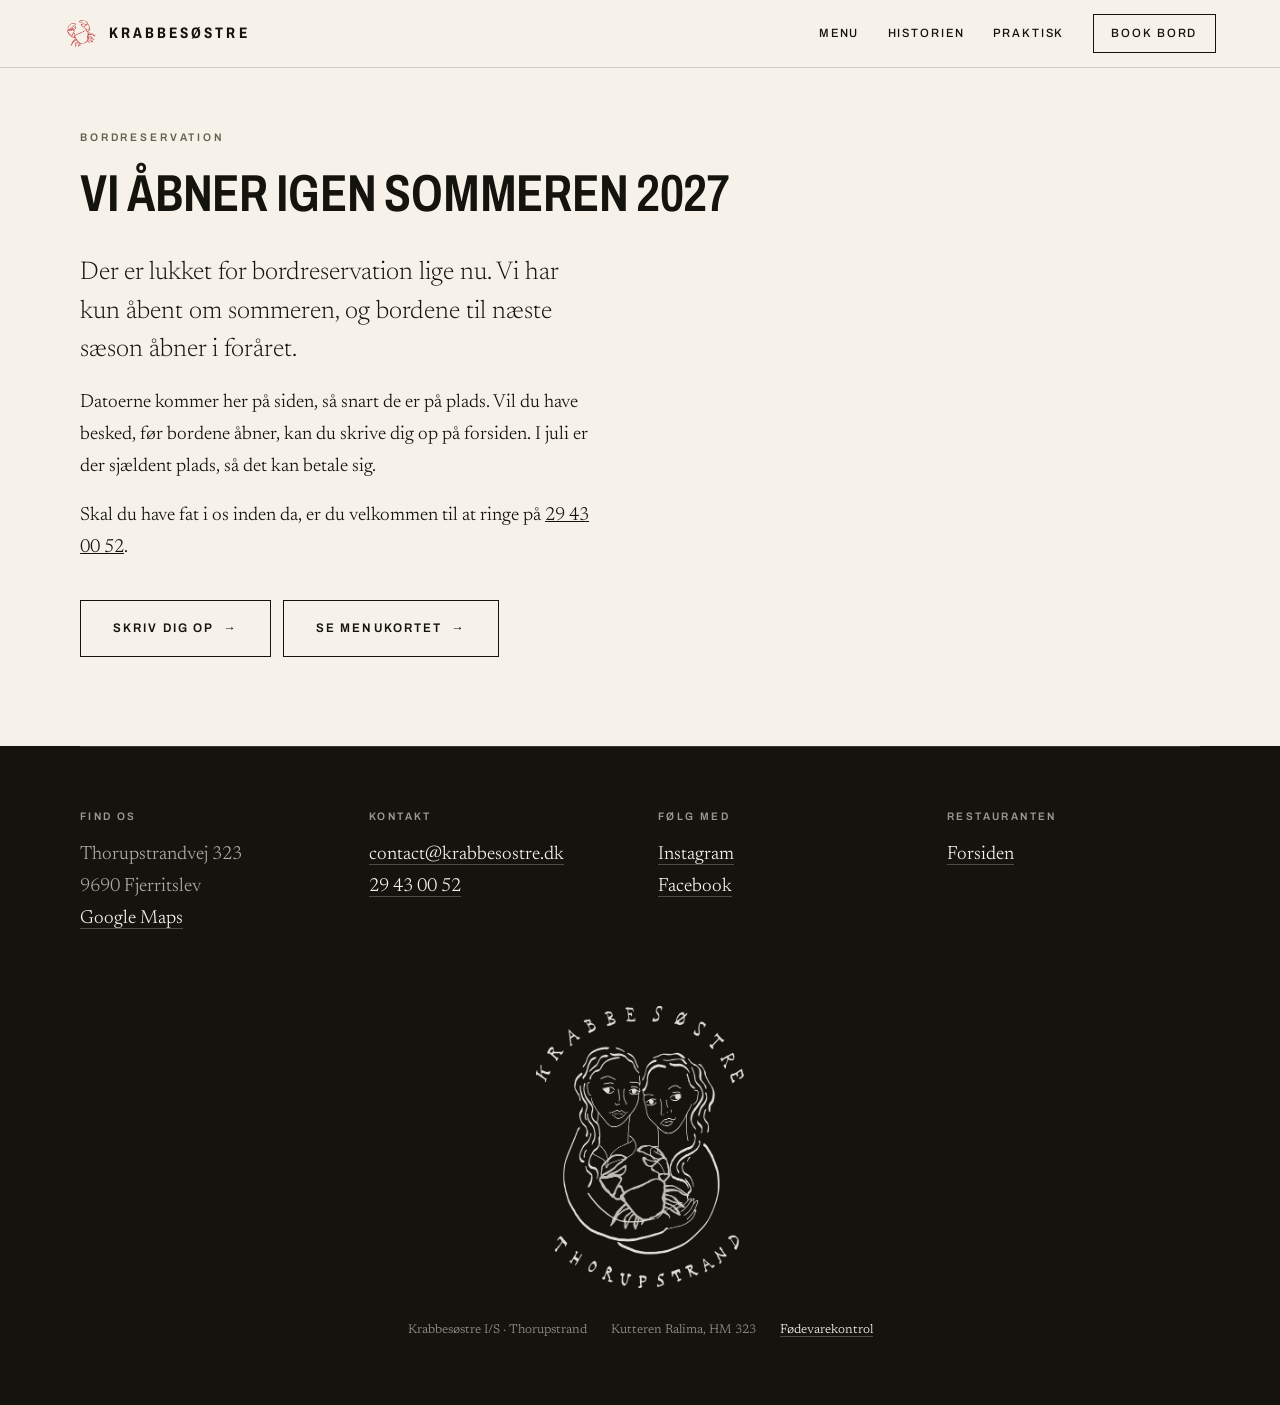
==== bordreservation/index.html @ 809d81e4 "Bordreservation bliver en side, der siger sommer 2027 Bookingsystemet skal skiftes ud, så der ligger" ====
<!DOCTYPE html>
<html lang="da">
<head>
<meta charset="utf-8">
<meta name="viewport" content="width=device-width, initial-scale=1, viewport-fit=cover">
<title>Bordreservation | Krabbesøstre, Thorupstrand</title>
<meta name="description" content="Der er lukket for bordreservation. Krabbesøstre i Thorupstrand åbner igen sommeren 2027, og bordene åbner i foråret.">
<link rel="canonical" href="https://krabbesostre.dk/bordreservation/">
<!-- Siden er en henvisning, ikke indhold i sig selv. Den holdes ude af
     søgeresultaterne, så den ikke konkurrerer med forsiden på jeres eget navn.
     Når bordene åbner igen, sættes linjen til "index, follow". -->
<meta name="robots" content="noindex, follow">

<meta property="og:type" content="website">
<meta property="og:locale" content="da_DK">
<meta property="og:site_name" content="Krabbesøstre">
<meta property="og:title" content="Bordreservation hos Krabbesøstre">
<meta property="og:description" content="Der er lukket for bordreservation. Vi åbner igen sommeren 2027.">
<meta property="og:url" content="https://krabbesostre.dk/bordreservation/">
<meta property="og:image" content="https://krabbesostre.dk/billeder/og.jpg">
<meta property="og:image:type" content="image/jpeg">
<meta property="og:image:width" content="1200">
<meta property="og:image:height" content="630">
<meta property="og:image:alt" content="Dækket bord med krabbekløer, rejer og hvidvinsglas.">
<meta name="theme-color" content="#F6F2E9">

<link rel="preload" as="font" type="font/woff2" href="../fonts/archivo-var.woff2" crossorigin>
<link rel="preload" as="font" type="font/woff2" href="../fonts/newsreader-var.woff2" crossorigin>

<link rel="icon" type="image/png" sizes="64x64" href="../billeder/favicon.png">
<link rel="apple-touch-icon" href="../billeder/apple-touch-icon.png">

<link rel="stylesheet" href="../stil.css">
</head>
<body>
<a class="skip" href="#indhold">Spring til indhold</a>

<header class="header is-stuck">
  <a class="header__brand" href="../index.html" aria-label="Krabbesøstre, til forsiden">
    <span class="header__crab" aria-hidden="true">
      <img class="krabbe-lys" src="../billeder/krabbe-lys.webp" alt="" width="120" height="120">
      <img class="krabbe-rod" src="../billeder/krabbe.webp" alt="" width="120" height="120">
    </span>
    <span class="header__mark">Krabbesøstre</span>
  </a>
  <nav class="nav" aria-label="Hovedmenu">
    <a class="nav__menu" href="../index.html#menu">Menu</a>
    <a href="../index.html#historien">Historien</a>
    <a href="../index.html#praktisk">Praktisk</a>
    <a class="nav__book" href="." aria-current="page">Book bord</a>
  </nav>
</header>

<main id="indhold" class="enkel">
  <div class="wrap">
    <p class="eyebrow">Bordreservation</p>
    <h1>Vi åbner igen sommeren 2027</h1>

    <div class="besked">
      <p class="lede">Der er lukket for bordreservation lige nu. Vi har kun åbent om sommeren, og bordene til næste sæson åbner i foråret.</p>
      <p>Datoerne kommer her på siden, så snart de er på plads. Vil du have besked, før bordene åbner, kan du skrive dig op på forsiden. I juli er der sjældent plads, så det kan betale sig.</p>
      <p>Skal du have fat i os inden da, er du velkommen til at ringe på <a href="tel:+4529430052">29 43 00 52</a>.</p>
    </div>

    <div class="ark__links">
      <a class="btn btn--ghost" href="../index.html#book">Skriv dig op <span class="arw" aria-hidden="true">&rarr;</span></a>
      <a class="btn btn--ghost" href="../index.html">Se menukortet <span class="arw" aria-hidden="true">&rarr;</span></a>
    </div>
  </div>
</main>

<!-- ============ FOOTER ============ -->
<footer class="footer">
  <div class="wrap">
    <div class="footer__top">
      <div>
        <h3>Find os</h3>
        <p>Thorupstrandvej 323<br>9690 Fjerritslev<br>
          <a href="https://www.google.com/maps/search/?api=1&amp;query=Thorupstrandvej+323%2C+9690+Fjerritslev" target="_blank" rel="noopener">Google Maps</a></p>
      </div>
      <div>
        <h3>Kontakt</h3>
        <p><a href="mailto:contact@krabbesostre.dk">contact@krabbesostre.dk</a><br>
           <a href="tel:+4529430052">29 43 00 52</a></p>
      </div>
      <div>
        <h3>Følg med</h3>
        <p><a href="https://www.instagram.com/krabbesostre/" target="_blank" rel="noopener">Instagram</a><br>
           <a href="https://www.facebook.com/profile.php?id=61577017515069" target="_blank" rel="noopener">Facebook</a></p>
      </div>
      <div>
        <h3>Restauranten</h3>
        <p><a href="../index.html">Forsiden</a></p>
      </div>
    </div>

    <img class="footer__logo" src="../billeder/logo-lys.webp" alt="" width="460" height="623" loading="lazy" aria-hidden="true">

    <div class="footer__legal">
      <span>Krabbesøstre I/S &middot; Thorupstrand</span>
      <span>Kutteren Ralima, HM 323</span>
      <span><a href="../kontrolrapport.html">Fødevarekontrol</a></span>
    </div>
  </div>
</footer>
</body>
</html>
---- stil.css ----
/* ============================================================
   SKRIFTER, hostet lokalt (ingen tredjeparts CDN, ingen cookies)
   Archivo & Newsreader, SIL Open Font License. Se /licenser/
   ============================================================ */
@font-face{
  font-family:"Archivo";
  src:url("fonts/archivo-var.woff2") format("woff2-variations");
  font-weight:100 900;
  font-stretch:62% 125%;
  font-style:normal;
  font-display:swap;
}
@font-face{
  font-family:"Newsreader";
  src:url("fonts/newsreader-var.woff2") format("woff2-variations");
  font-weight:200 800;
  font-style:normal;
  font-display:swap;
}
@font-face{
  font-family:"Newsreader";
  src:url("fonts/newsreader-var-italic.woff2") format("woff2-variations");
  font-weight:200 800;
  font-style:italic;
  font-display:swap;
}

/* ============================================================
   KRABBESØSTRE, designsystem
   ============================================================ */
:root{
  --ink:#14130E;          /* varm næsten-sort */
  --ink-soft:#3B382E;
  --paper:#F6F2E9;        /* varm off-white */
  --paper-2:#EDE6D6;      /* sand */
  --muted:#68604F;
  --line:rgba(20,19,14,.16);
  --line-soft:rgba(20,19,14,.09);
  --sea:#1B3A6B;          /* fra logoet */
  --crab:#C1272D;         /* fra logoet, bruges yderst sparsomt */

  --display:"Archivo","Helvetica Neue",Arial,sans-serif;
  --text:"Newsreader",Georgia,"Times New Roman",serif;

  --pad:clamp(1.25rem,5vw,5.5rem);
  --max:78rem;
  --rule:1px;
}

*,*::before,*::after{box-sizing:border-box}
html{-webkit-text-size-adjust:100%;scroll-behavior:smooth}
@media (prefers-reduced-motion:reduce){html{scroll-behavior:auto}}

body{
  margin:0;
  background:var(--paper);
  color:var(--ink);
  font-family:var(--text);
  font-size:clamp(1.0625rem,.42vw + .96rem,1.1875rem);
  line-height:1.68;
  font-weight:350;
  font-optical-sizing:auto;
  -webkit-font-smoothing:antialiased;
  text-rendering:optimizeLegibility;
  overflow-x:hidden;
}

img{display:block;max-width:100%;height:auto}
a{color:inherit}

::selection{background:var(--ink);color:var(--paper)}

:focus-visible{
  outline:2px solid var(--sea);
  outline-offset:3px;
  border-radius:2px;
}

.skip{
  position:absolute;left:-9999px;top:0;z-index:200;
  background:var(--ink);color:var(--paper);padding:.75rem 1.25rem;
  font-family:var(--display);font-size:.8rem;letter-spacing:.14em;text-transform:uppercase;
}
.skip:focus{left:0}

/* ---------- typografi ---------- */
.eyebrow{
  font-family:var(--display);
  font-variation-settings:"wdth" 92,"wght" 600;
  font-size:.6875rem;
  letter-spacing:.26em;
  text-transform:uppercase;
  color:var(--muted);
  margin:0 0 1.5rem;
}
.eyebrow--light{color:rgba(246,242,233,.88)}

h1,h2,h3{
  font-family:var(--display);
  font-variation-settings:"wdth" 74,"wght" 620;
  text-transform:uppercase;
  letter-spacing:-.005em;
  line-height:.92;
  margin:0;
  text-wrap:balance;
}
h2{font-size:clamp(2.25rem,6.2vw,4.75rem)}
h3{font-size:clamp(1.25rem,2.2vw,1.75rem);line-height:1.05}

.lede{
  font-size:clamp(1.1875rem,1.35vw + .9rem,1.6rem);
  line-height:1.5;
  font-weight:300;
  text-wrap:pretty;
}
p{margin:0 0 1.15em;text-wrap:pretty}
p:last-child{margin-bottom:0}

/* ---------- knapper ---------- */
.btn{
  display:inline-flex;align-items:center;gap:.7em;
  font-family:var(--display);
  font-variation-settings:"wdth" 92,"wght" 600;
  font-size:.78rem;letter-spacing:.17em;text-transform:uppercase;
  padding:1.05rem 2rem;
  border:var(--rule) solid var(--ink);
  background:var(--ink);color:var(--paper);
  text-decoration:none;cursor:pointer;
  transition:background .35s ease,color .35s ease,transform .35s ease;
}
.btn:hover{background:transparent;color:var(--ink)}
.btn--ghost{background:transparent;color:var(--ink)}
.btn--ghost:hover{background:var(--ink);color:var(--paper)}
.btn--light{background:var(--paper);color:var(--ink);border-color:var(--paper)}
.btn--light:hover{background:transparent;color:var(--paper)}
.btn--outline-light{background:transparent;color:var(--paper);border-color:rgba(246,242,233,.45)}
.btn--outline-light:hover{background:var(--paper);color:var(--ink);border-color:var(--paper)}
.btn .arw{transition:transform .35s ease}
.btn:hover .arw{transform:translateX(.3em)}

/* ---------- layout ---------- */
.wrap{max-width:var(--max);margin-inline:auto;padding-inline:var(--pad)}
/* så den faste menulinje ikke dækker toppen af sektionen, man springer til */
#menu,#historien,#praktisk,#book,#indhold{scroll-margin-top:clamp(3.5rem,7vw,5rem)}
.section{padding-block:clamp(4.5rem,10vw,9.5rem)}
.rule{height:var(--rule);background:var(--line);border:0;margin:0}

/* ============================================================
   HEADER
   ============================================================ */
.header{
  position:fixed;inset:0 0 auto;z-index:100;
  display:flex;align-items:center;justify-content:space-between;gap:1rem;
  padding:1.15rem var(--pad);
  color:var(--paper);
  transition:background .4s ease,color .4s ease,padding .4s ease,box-shadow .4s ease;
}
.header.is-stuck{
  background:rgba(246,242,233,.86);color:var(--ink);
  -webkit-backdrop-filter:blur(14px) saturate(1.15);
  backdrop-filter:blur(14px) saturate(1.15);
  padding-block:.85rem;
  box-shadow:0 1px 0 var(--line);
}
.header__brand{display:flex;align-items:center;gap:.62rem;text-decoration:none}
.header__crab{width:2.2rem;height:2.2rem;flex:0 0 auto;position:relative}
.header__crab img{position:absolute;inset:0;width:100%;height:100%;object-fit:contain;transition:opacity .4s ease}
.header__crab .krabbe-lys{opacity:1}
.header__crab .krabbe-rod{opacity:0}
.header.is-stuck .header__crab .krabbe-lys{opacity:0}
.header.is-stuck .header__crab .krabbe-rod{opacity:1}
@media (max-width:420px){.header__crab{width:1.85rem;height:1.85rem}}

.header__mark{
  font-family:var(--display);
  font-variation-settings:"wdth" 78,"wght" 700;
  font-size:.95rem;letter-spacing:.2em;text-transform:uppercase;
  text-decoration:none;white-space:nowrap;
}
.nav{display:flex;align-items:center;gap:clamp(1rem,2.2vw,2.1rem)}
.nav a{
  font-family:var(--display);
  font-variation-settings:"wdth" 92,"wght" 500;
  font-size:.75rem;letter-spacing:.16em;text-transform:uppercase;
  text-decoration:none;position:relative;padding-block:.3rem;
}
.nav a::after{
  content:"";position:absolute;left:0;right:0;bottom:0;height:1px;
  background:currentColor;transform:scaleX(0);transform-origin:left;
  transition:transform .35s ease;
}
.nav a:hover::after{transform:scaleX(1)}
.nav .nav__book{
  border:1px solid currentColor;padding:.55rem 1.1rem;
}
.nav .nav__book::after{display:none}
.nav .nav__book:hover{background:currentColor}
.header:not(.is-stuck) .nav__book:hover{color:var(--ink)}
.header.is-stuck .nav__book:hover{color:var(--paper)}
@media (max-width:760px){.nav a:not(.nav__book):not(.nav__menu):not(.nav__nytaar){display:none}}
/* Paa smaa skaerme viger ordet i menulinjen for logoet lige nedenunder,
   saa der bliver plads til nytaarskassen. Krabben bliver staaende. */
@media (max-width:620px){
  .header__mark{display:none}
  .nav{gap:.9rem}
  .nav a{font-size:.7rem;letter-spacing:.11em}
  .nav .nav__book{padding:.5rem .8rem}
}

/* ============================================================
   MANIFEST
   ============================================================ */
/* Aabningen. Logoet er sidens overskrift og det foerste man moeder,
   saa der skal luft nok over det til den faste menulinje. */
.manifest{text-align:center;padding-top:clamp(7.5rem,14vw,11rem)}
.manifest__logo{
  margin:0 auto clamp(2rem,4vw,3.25rem);
  font-size:0;                       /* h1 skal ikke saette linjehoejde */
}
.manifest__logo img{
  width:clamp(11rem,23vw,18rem);height:auto;
  margin-inline:auto;
}
.manifest__fakta{
  display:flex;flex-wrap:wrap;justify-content:center;
  gap:.55rem 1.75rem;
  max-width:46rem;margin:clamp(2.5rem,5vw,3.5rem) auto 0;
  padding-top:1.35rem;
  border-top:var(--rule) solid var(--line);
  font-family:var(--display);
  font-variation-settings:"wdth" 92,"wght" 450;
  font-size:.7rem;letter-spacing:.15em;text-transform:uppercase;
  color:var(--muted);
}
.manifest__quote{
  font-family:var(--text);
  font-size:clamp(1.75rem,4.6vw,3.5rem);
  line-height:1.16;
  font-weight:300;
  letter-spacing:-.015em;
  max-width:22ch;
  margin:0 auto clamp(2rem,4vw,3rem);
  text-transform:none;
  text-wrap:balance;
}
.manifest__body{
  max-width:50ch;margin-inline:auto;color:var(--ink-soft);
  font-size:1.075em;line-height:1.62;text-align:left;
}
@media (max-width:520px){.manifest__body{max-width:38ch}}

/* ============================================================
   FULDBREDDE-BÅND
   ============================================================ */
.band{position:relative;isolation:isolate}
.band img{width:100%;height:clamp(19rem,52vh,34rem);object-fit:cover;object-position:50% 38%}
.band--strand img{object-position:50% 26%}
.band--tall img{height:clamp(23rem,72vh,44rem)}
.band__caption{
  position:absolute;inset:auto 0 0;
  padding:var(--pad);
  color:var(--paper);
  background:linear-gradient(to top,rgba(12,11,8,.7),transparent);
  font-family:var(--display);
  font-variation-settings:"wdth" 84,"wght" 500;
  font-size:clamp(.8rem,1.4vw,1rem);
  letter-spacing:.2em;text-transform:uppercase;
  text-align:center;
}

/* ============================================================
   HISTORIEN
   ============================================================ */
.story{display:grid;gap:clamp(2.5rem,5vw,4.5rem);grid-template-columns:1fr}
@media (min-width:900px){
  .story{grid-template-columns:minmax(0,.85fr) minmax(0,1.15fr);align-items:start}
  .story__media{position:sticky;top:6rem}
}
.story__media figcaption{
  margin-top:.9rem;
  font-family:var(--display);
  font-variation-settings:"wdth" 92,"wght" 450;
  font-size:.7rem;letter-spacing:.16em;text-transform:uppercase;color:var(--muted);
}
.story__body p{max-width:52ch}
.story__body h2{margin-bottom:clamp(1.5rem,3vw,2.25rem)}

.pull{
  margin:clamp(2rem,4vw,3rem) 0;
  padding-left:clamp(1rem,2vw,1.75rem);
  border-left:2px solid var(--crab);
  font-size:clamp(1.25rem,2.1vw,1.7rem);
  line-height:1.32;font-weight:300;font-style:italic;
  max-width:26ch;
}
.pull cite{
  display:block;margin-top:.85rem;
  font-family:var(--display);font-style:normal;
  font-variation-settings:"wdth" 92,"wght" 500;
  font-size:.7rem;letter-spacing:.18em;text-transform:uppercase;color:var(--muted);
}

/* RALIMA */
.ralima{
  border-top:var(--rule) solid var(--line);
  border-bottom:var(--rule) solid var(--line);
  padding-block:clamp(2.25rem,5vw,3.5rem);
  margin-top:clamp(2.5rem,5vw,4rem);
  display:grid;gap:1.5rem;
  grid-template-columns:repeat(3,1fr);
}
.ralima__cell{text-align:center}
.ralima__syll{
  display:block;
  font-family:var(--display);
  font-variation-settings:"wdth" 70,"wght" 700;
  font-size:clamp(2.25rem,7vw,4.25rem);
  line-height:.9;letter-spacing:-.01em;
}
.ralima__name{
  display:block;margin-top:.7rem;
  font-family:var(--display);
  font-variation-settings:"wdth" 92,"wght" 450;
  font-size:.68rem;letter-spacing:.2em;text-transform:uppercase;color:var(--muted);
}
.ralima__foot{
  grid-column:1/-1;text-align:center;margin-top:1rem;
  font-size:.95rem;color:var(--ink-soft);
}

/* ============================================================
   MENU
   ============================================================ */
.menu{background:var(--paper-2)}
.menu__head{text-align:center;margin-bottom:clamp(1rem,2vw,1.75rem)}

/* Overskriften over Ofte spurgt under Praktisk. Stod tidligere ogsaa
   over menuens lister, som nu er blevet til plakaten herunder. */
.list__title{
  font-family:var(--display);
  font-variation-settings:"wdth" 92,"wght" 600;
  font-size:.72rem;letter-spacing:.24em;text-transform:uppercase;color:var(--muted);
  margin:0 0 1.5rem;padding-bottom:.85rem;border-bottom:var(--rule) solid var(--line);
}

/* ============================================================
   MENUEN SOM PLAKAT
   Ingen fotos af retterne. Navnene er sat stort, så de får lov at
   fylde selv. Alt er centreret om én smal spalte, og hele menuen
   ligger i .plakat, så bredden kun ét sted skal rettes.
   ============================================================ */
.plakat{max-width:38rem;margin:0 auto;text-align:center}
.plakat__streg{
  width:2.5rem;height:1px;background:var(--crab);border:0;
  margin:clamp(1.5rem,3vw,2.25rem) auto;
}
.plakat__ret{padding-block:clamp(1.75rem,4vw,2.75rem)}
.plakat__ret + .plakat__ret{border-top:var(--rule) solid var(--line)}
.plakat__navn{
  font-family:var(--text);font-weight:400;text-transform:none;
  font-size:clamp(1.45rem,3.8vw,1.8rem);line-height:1.2;
  letter-spacing:-.015em;margin:0;text-wrap:balance;
}
.plakat__om{
  margin:.6rem auto 0;max-width:34ch;
  font-size:clamp(.92rem,2.2vw,1rem);line-height:1.55;color:var(--ink-soft);
}
.plakat__afsnit{margin-top:clamp(2.75rem,6vw,4rem)}
.plakat__titel{
  font-family:var(--display);font-variation-settings:"wdth" 92,"wght" 600;
  font-size:.66rem;letter-spacing:.26em;text-transform:uppercase;
  color:var(--muted);margin:0 0 1.35rem;
}
.plakat__linje{
  margin:0;padding-block:.5rem;
  font-size:clamp(1.02rem,3.2vw,1.2rem);line-height:1.4;
}
.plakat__linje + .plakat__linje{border-top:var(--rule) solid var(--line-soft)}
.plakat__sub{
  display:block;max-width:32ch;margin:.2rem auto 0;
  font-size:.84rem;color:var(--muted);line-height:1.5;
}
.plakat__fod{
  margin-top:clamp(2.5rem,5vw,3.5rem);padding-top:1.35rem;
  border-top:var(--rule) solid var(--line);
  font-family:var(--display);font-variation-settings:"wdth" 92,"wght" 450;
  font-size:.66rem;letter-spacing:.16em;text-transform:uppercase;color:var(--muted);
}

/* ============================================================
   PRAKTISK
   ============================================================ */
.facts{
  display:grid;gap:0;
  grid-template-columns:repeat(auto-fit,minmax(15rem,1fr));
  border-top:var(--rule) solid var(--line);
}
.fact{
  padding:clamp(1.75rem,3.5vw,2.5rem) clamp(0rem,2.5vw,2rem) clamp(1.75rem,3.5vw,2.5rem) 0;
  border-bottom:var(--rule) solid var(--line);
}
@media (min-width:640px){
  .fact{border-right:var(--rule) solid var(--line);padding-left:clamp(1rem,2.5vw,2rem)}
  .fact:first-child{padding-left:0}
  .fact:last-child{border-right:0}
}
.fact dt{
  font-family:var(--display);
  font-variation-settings:"wdth" 92,"wght" 600;
  font-size:.68rem;letter-spacing:.22em;text-transform:uppercase;color:var(--muted);
  margin-bottom:.8rem;
}
.fact dd{margin:0;font-size:1.05rem;line-height:1.5}
.fact dd a{color:var(--sea);text-underline-offset:.22em;text-decoration-thickness:1px}

.kort{
  margin:clamp(3rem,6vw,4.5rem) 0 0;
  border:var(--rule) solid var(--line);
  background:var(--paper-2);
  overflow:hidden;
  aspect-ratio:16/9;
  position:relative;
}
@media (max-width:760px){.kort{aspect-ratio:4/5}}
.kort__flade{
  position:absolute;inset:0;
  display:flex;flex-direction:column;align-items:center;justify-content:center;
  gap:1.25rem;text-align:center;padding:var(--pad);
}
.kort__adresse{
  font-size:clamp(1.35rem,2.6vw,2.1rem);
  line-height:1.25;font-weight:300;margin:0;max-width:20ch;
}
.kort__note{
  margin:0;max-width:44ch;font-size:.92rem;line-height:1.5;color:var(--muted);
}
.kort__knapper{display:flex;flex-wrap:wrap;gap:.6rem;justify-content:center;margin-top:.5rem}
.kort iframe{position:absolute;inset:0;width:100%;height:100%;border:0;display:block}

.howto{
  display:grid;gap:clamp(1.75rem,4vw,3rem);
  grid-template-columns:repeat(auto-fit,minmax(14rem,1fr));
  margin-top:clamp(3rem,6vw,5rem);
}
.howto__step{position:relative;padding-top:2.6rem}
.howto__num{
  position:absolute;top:0;left:0;
  font-family:var(--display);
  font-variation-settings:"wdth" 70,"wght" 700;
  font-size:1.6rem;color:var(--crab);line-height:1;
}
.howto__step h3{margin-bottom:.6rem;font-size:1rem;letter-spacing:.06em}
.howto__step p{font-size:.98rem;color:var(--ink-soft);line-height:1.55}

/* ============================================================
   OFTE SPURGT. Svar paa det gaesterne rent faktisk ringer om,
   sat i samme rolige raekker som resten af Praktisk.
   ============================================================ */
.faq{margin-top:clamp(3rem,6vw,5rem)}
.faq__liste{
  display:grid;margin:0;
  gap:0 clamp(2rem,5vw,4rem);
  grid-template-columns:1fr;
  border-top:var(--rule) solid var(--line);
}
@media (min-width:760px){.faq__liste{grid-template-columns:1fr 1fr}}
.faq__punkt{
  padding-block:clamp(1.35rem,2.8vw,1.9rem);
  border-bottom:var(--rule) solid var(--line);
}
.faq dt{
  font-family:var(--display);
  font-variation-settings:"wdth" 92,"wght" 600;
  font-size:.72rem;letter-spacing:.16em;text-transform:uppercase;
  color:var(--muted);margin-bottom:.7rem;
}
.faq dd{
  margin:0;font-size:1.02rem;line-height:1.55;
  color:var(--ink-soft);max-width:46ch;
}

/* ============================================================
   GALLERI
   ============================================================ */
.gallery{
  display:grid;gap:clamp(.4rem,1vw,.9rem);
  grid-template-columns:repeat(2,1fr);
}
@media (min-width:760px){.gallery{grid-template-columns:repeat(4,1fr)}}
.gallery figure{margin:0;overflow:hidden;background:var(--paper-2)}
.gallery img{
  width:100%;aspect-ratio:1;height:auto;object-fit:cover;
  transition:transform 1.2s cubic-bezier(.2,.8,.2,1);
}
.gallery figure:hover img{transform:scale(1.04)}
/* beskæringen tilpasset hvert motiv */
.g1 img{object-position:50% 42%}
.g2 img{object-position:50% 64%}
.g3 img{object-position:50% 30%}
.g4 img{object-position:50% 50%}
.g5 img{object-position:44% 38%}
.g6 img{object-position:50% 56%}
.g7 img{object-position:74% 42%}
.g8 img{object-position:92% 50%}

/* ============================================================
   ANMELDELSER. Bygges ind af tools/hent_anmeldelser.py.
   Holdt lige saa knap som resten: ingen gule stjernerkasser,
   bare gaesternes ord og et lille maerke i krabberoed.
   ============================================================ */
.anmeldelser{background:var(--paper-2)}
.anm__hoved{
  font-family:var(--display);
  font-variation-settings:"wdth" 92,"wght" 450;
  font-size:.72rem;letter-spacing:.16em;text-transform:uppercase;
  color:var(--muted);margin:1.25rem 0 0;
}
.anm__liste{
  display:grid;gap:clamp(1.75rem,4vw,3rem);
  grid-template-columns:repeat(auto-fit,minmax(17rem,1fr));
  margin-top:clamp(2.5rem,5vw,4rem);
}
.anm__kort{
  margin:0;padding-top:1.6rem;
  border-top:var(--rule) solid var(--line);
}
.anm__stjerner{
  display:block;margin-bottom:.9rem;
  color:var(--crab);font-size:.9rem;letter-spacing:.22em;
}
.anm__kort blockquote{
  margin:0;font-size:1.04rem;line-height:1.6;
  color:var(--ink-soft);text-wrap:pretty;
}
.anm__kort figcaption{
  margin-top:1.1rem;
  font-family:var(--display);
  font-variation-settings:"wdth" 92,"wght" 500;
  font-size:.68rem;letter-spacing:.18em;text-transform:uppercase;color:var(--muted);
}
.anm__naar{display:block;margin-top:.35rem;opacity:.72}
.anm__kilde{
  margin-top:clamp(2rem,4vw,3rem);
  font-size:.85rem;color:var(--muted);
}
.anm__kilde a{color:var(--muted);text-underline-offset:.22em}

/* ============================================================
   SÆSON / CTA
   ============================================================ */
.cta{background:var(--ink);color:var(--paper);padding-bottom:clamp(3rem,6vw,5rem)}
.cta h2{color:var(--paper)}
.cta__grid{
  display:grid;gap:clamp(2.5rem,5vw,5rem);
  grid-template-columns:1fr;align-items:start;
}
@media (min-width:900px){.cta__grid{grid-template-columns:1.1fr 1fr}}
.cta__lede{color:rgba(246,242,233,.82);max-width:38ch;margin-top:clamp(1.5rem,3vw,2rem)}

.signup{margin-top:2rem}
.signup__label{
  display:block;
  font-family:var(--display);
  font-variation-settings:"wdth" 92,"wght" 500;
  font-size:.68rem;letter-spacing:.2em;text-transform:uppercase;
  color:rgba(246,242,233,.65);margin-bottom:.9rem;
}
.signup__field{display:flex;flex-wrap:wrap;gap:.6rem}
.signup input[type=email]{
  flex:1 1 15rem;min-width:0;
  background:transparent;color:var(--paper);
  border:1px solid rgba(246,242,233,.35);
  padding:1rem 1.1rem;
  font-family:var(--text);font-size:1rem;
}
.signup input::placeholder{color:rgba(246,242,233,.52)}
.signup input:focus{border-color:var(--paper);outline:none}
.signup__note{
  margin-top:.9rem;font-size:.85rem;color:rgba(246,242,233,.62);max-width:40ch;
}
.signup__ok{
  margin-top:.9rem;font-size:.95rem;color:var(--paper);display:none;
}
.signup.is-done .signup__ok{display:block}

/* ============================================================
   FOOTER
   ============================================================ */
.footer{background:var(--ink);color:rgba(246,242,233,.68);padding-bottom:clamp(2.5rem,5vw,4rem)}
.footer__top{
  border-top:1px solid rgba(246,242,233,.16);
  padding-top:clamp(2.5rem,5vw,4rem);
  display:grid;gap:2.25rem;
  grid-template-columns:repeat(auto-fit,minmax(13rem,1fr));
}
.footer h3{
  font-size:.68rem;letter-spacing:.22em;color:rgba(246,242,233,.60);
  font-variation-settings:"wdth" 92,"wght" 600;
  margin-bottom:1rem;
}
.footer a{color:var(--paper);text-decoration:none;border-bottom:1px solid rgba(246,242,233,.25)}
.footer a:hover{border-bottom-color:var(--paper)}
.footer__logo{
  display:block;
  width:clamp(9rem,18vw,13rem);height:auto;
  margin:clamp(3rem,6vw,4.5rem) auto clamp(1.5rem,3vw,2rem);
  opacity:.92;
}
.footer__legal{
  margin-top:1.25rem;font-size:.78rem;color:rgba(246,242,233,.56);
  display:flex;flex-wrap:wrap;justify-content:center;gap:.4rem 1.5rem;
  text-align:center;
}

/* ============================================================
   ENKEL UNDERSIDE. Ingen topbillede, så indholdet skal selv holde
   afstand til den faste menulinje. Bruges af kontrolrapporten.
   ============================================================ */
.enkel{
  padding-top:clamp(5.75rem,11vw,8rem);
  padding-bottom:clamp(3.5rem,7vw,6rem);
}
.enkel h1{
  font-size:clamp(1.9rem,4.4vw,3.25rem);
  margin-bottom:clamp(1.5rem,3vw,2.25rem);
}
/* Tekstblokken på de enkle sider, fx bordreservationen. Bredden er bundet,
   så linjerne ikke bliver for lange at læse på en bred skærm. */
.besked{max-width:52ch}
.besked p{margin:0 0 1.1rem}
.besked p:last-child{margin-bottom:0}

/* Arket skalerer efter skærmhøjden, ikke bredden, så overskriften bliver
   stående, når siden åbnes. Hele arket er et link til PDF'en i fuld
   størrelse, for den, der vil læse det små med. */
.ark{
  display:inline-block;vertical-align:top;margin:0;
  max-width:100%;
  border:var(--rule) solid var(--line);
  background:#fff;
}
.ark a{display:block;text-decoration:none}
.ark img{
  display:block;
  width:auto;height:auto;max-width:100%;
  max-height:clamp(17rem,46vh,26rem);
  transition:opacity .35s ease;
}
.ark a:hover img{opacity:.86}
.ark__links{
  display:flex;flex-wrap:wrap;gap:.75rem;
  margin-top:clamp(1.5rem,3vw,2.25rem);
}

/* ============================================================
   REVEAL
   ============================================================ */
.rv{opacity:0;transform:translateY(1.6rem);transition:opacity 1s cubic-bezier(.2,.8,.2,1),transform 1s cubic-bezier(.2,.8,.2,1)}
.rv.in{opacity:1;transform:none}
@media (prefers-reduced-motion:reduce){
  .rv{opacity:1;transform:none;transition:none}
  .gallery img{transition:none}
}

/* ============================================================
   SPOT OG DET MED SMAAT. Bruges af nytaarshenvisningen paa
   forsiden og af det med smaat paa nytaarssiden.
   ============================================================ */
/* det med småt */
.smaat{background:var(--paper-2)}
.smaat__grid{
  display:grid;gap:clamp(1.75rem,4vw,3rem);
  grid-template-columns:repeat(auto-fit,minmax(15rem,1fr));
}
.spot{
  background:var(--paper-2);
  border-top:var(--rule) solid var(--line);
  border-bottom:var(--rule) solid var(--line);
  text-align:center;
  padding-block:clamp(3.25rem,7vw,5.5rem);
}
.spot h2{font-size:clamp(1.9rem,4.6vw,3.4rem);margin-bottom:1.1rem}
.spot p{
  max-width:46ch;margin-inline:auto;color:var(--ink-soft);
  font-size:1.05rem;line-height:1.6;
}
.spot .btn{margin-top:clamp(1.75rem,3.5vw,2.5rem)}

.smaat h3{
  font-size:.72rem;letter-spacing:.22em;color:var(--muted);
  font-variation-settings:"wdth" 92,"wght" 600;margin-bottom:.85rem;
}
.smaat p{font-size:.98rem;line-height:1.55;color:var(--ink-soft)}

/* ============================================================
   BEVÆGELSE. Rolig, ensartet, aldrig hurtigere end en bølge.
   Alt slås fra for gæster med reduceret bevægelse.
   ============================================================ */
@media (prefers-reduced-motion: no-preference){
  @keyframes aande{from{transform:scale(1.14)}to{transform:scale(1.07)}}
  @keyframes stig{from{opacity:0;transform:translateY(1.1rem)}to{opacity:1;transform:none}}
}

/* ============================================================
   NYTÅRSSIDEN. Samme hus, andet lys.
   Restauranten taler i kondenseret versal signalskrift.
   Nytårskassen taler i graveret antikva, som en invitation.
   ============================================================ */
.nat{
  --nat:#0E0C09;
  --nat-hoej:#1A1710;
  --messing:#C9A46A;
  --messing-dyb:#BE9556;
  --nat-linje:rgba(201,164,106,.28);
  --nat-linje-svag:rgba(246,242,233,.14);
  --nat-mut:rgba(246,242,233,.68);
  position:relative;z-index:1;
  background:transparent;
  color:var(--paper);
}

/* stjernelaerredet ligger bagved alt og flytter sig ikke ved rul */
.stjerner{
  position:fixed;inset:0;z-index:0;
  pointer-events:none;display:block;
}
.nat ::selection{background:var(--messing);color:var(--nat)}

/* menulinje og footer i samme lys */
.header--nat{color:var(--paper)}
.header--nat.is-stuck{
  background:rgba(16,14,9,.82);color:var(--paper);
  -webkit-backdrop-filter:blur(16px) saturate(1.1);
  backdrop-filter:blur(16px) saturate(1.1);
  box-shadow:0 1px 0 var(--nat-linje-svag);
}
.header--nat .header__crab .krabbe-lys{opacity:1}
.header--nat .header__crab .krabbe-rod{opacity:0}
.header--nat.is-stuck .header__crab .krabbe-lys{opacity:1}
.header--nat.is-stuck .header__crab .krabbe-rod{opacity:0}
.footer--nat{background:transparent;position:relative;z-index:1;border-top:1px solid var(--nat-linje)}
.footer--nat a{border-bottom-color:var(--messing)}

/* ---------- topbillede ---------- */
.natshero{
  position:relative;min-height:100svh;
  display:flex;align-items:flex-end;overflow:hidden;
}
.natshero__media{position:absolute;inset:0}
.natshero__media img{width:100%;height:100%;object-fit:cover;object-position:50% 58%;filter:saturate(.86) brightness(.82)}
.natshero__media::after{
  content:"";position:absolute;inset:0;
  background:
    radial-gradient(120% 85% at 62% 38%,rgba(16,14,9,0) 0%,rgba(16,14,9,.55) 58%,rgba(16,14,9,.92) 100%),
    linear-gradient(to top,rgba(16,14,9,.96) 0%,rgba(16,14,9,.72) 26%,rgba(16,14,9,.18) 62%);
}
.natshero__inner{
  position:relative;width:100%;max-width:var(--max);margin-inline:auto;
  padding:0 var(--pad) clamp(3rem,7vw,5.5rem);
}
.natshero__mark{
  font-family:var(--display);
  font-variation-settings:"wdth" 92,"wght" 600;
  font-size:.68rem;letter-spacing:.34em;text-transform:uppercase;
  color:var(--messing);margin:0 0 1.6rem;
}
.natshero h1{
  font-family:var(--text);
  font-weight:300;text-transform:none;
  font-size:clamp(2.9rem,8.4vw,6.4rem);
  line-height:1.02;letter-spacing:-.022em;
  color:var(--paper);margin:0 0 1.1rem;max-width:14ch;
}
.natshero h1 em{font-style:italic;color:var(--messing)}
.natshero__lede{
  max-width:40ch;font-size:clamp(1.08rem,1.1vw + .85rem,1.42rem);
  line-height:1.5;font-weight:300;color:rgba(246,242,233,.86);margin:0;
}
.natshero__fod{
  display:flex;flex-wrap:wrap;gap:.55rem 2.2rem;
  margin-top:clamp(2rem,4vw,3rem);padding-top:1.3rem;
  border-top:1px solid var(--nat-linje);
  font-family:var(--display);
  font-variation-settings:"wdth" 92,"wght" 450;
  font-size:.7rem;letter-spacing:.17em;text-transform:uppercase;color:var(--nat-mut);
}

/* ---------- datoen ---------- */
.dato{
  text-align:center;
  padding-block:clamp(4rem,9vw,7.5rem);
  border-bottom:1px solid var(--nat-linje-svag);
}
.dato__tal{
  font-family:var(--text);font-weight:200;
  font-size:clamp(6rem,22vw,15rem);line-height:.82;
  letter-spacing:-.04em;color:var(--paper);
  display:block;font-variant-numeric:lining-nums;
}
.dato__maaned{
  display:block;margin-top:.9rem;
  font-family:var(--display);
  font-variation-settings:"wdth" 92,"wght" 500;
  font-size:.74rem;letter-spacing:.42em;text-transform:uppercase;color:var(--messing);
}
.dato__linje{
  max-width:34ch;margin:clamp(2rem,4vw,2.75rem) auto 0;
  font-size:clamp(1.05rem,1.5vw,1.3rem);line-height:1.55;
  font-weight:300;color:rgba(246,242,233,.8);
}

/* ---------- kassens indhold, sat som et kort ---------- */
.kassen{padding-block:clamp(4rem,9vw,8rem)}
.kassen__hoved{text-align:center;margin-bottom:clamp(2.5rem,5vw,4rem)}
.kassen__hoved p{
  font-family:var(--display);
  font-variation-settings:"wdth" 92,"wght" 600;
  font-size:.68rem;letter-spacing:.3em;text-transform:uppercase;
  color:var(--messing);margin:0 0 1.1rem;
}
.kassen__hoved h2{
  font-family:var(--text);font-weight:300;text-transform:none;
  font-size:clamp(2rem,4.6vw,3.4rem);line-height:1.1;letter-spacing:-.018em;
  color:var(--paper);
}
.kort-liste{
  list-style:none;margin:0 auto;padding:0;
  max-width:44rem;
  border-top:1px solid var(--nat-linje);
}
.kort-liste li{
  display:grid;grid-template-columns:2.4rem 1fr;gap:1rem;
  padding-block:clamp(1.3rem,2.6vw,1.9rem);
  border-bottom:1px solid var(--nat-linje-svag);
}
.kort-liste b{
  font-family:var(--display);
  font-variation-settings:"wdth" 92,"wght" 500;
  font-size:.7rem;letter-spacing:.14em;color:var(--messing);
  padding-top:.5rem;font-variant-numeric:tabular-nums;
}
.kort-liste h3{
  font-family:var(--text);font-weight:400;text-transform:none;
  font-size:clamp(1.15rem,2vw,1.5rem);line-height:1.25;letter-spacing:-.01em;
  color:var(--paper);margin:0 0 .3rem;
}
.kort-liste p{
  margin:0;font-size:1rem;line-height:1.55;color:var(--nat-mut);max-width:46ch;
}

/* ---------- levering ---------- */
.levering{
  background:rgba(24,21,15,.82);
  -webkit-backdrop-filter:blur(2px);backdrop-filter:blur(2px);
  border-block:1px solid var(--nat-linje);
  padding-block:clamp(3.25rem,7vw,5.5rem);
}
.levering__grid{
  display:grid;gap:clamp(1.75rem,4vw,3rem);
  grid-template-columns:repeat(auto-fit,minmax(13rem,1fr));
  text-align:center;
}
.levering dt{
  font-family:var(--display);
  font-variation-settings:"wdth" 92,"wght" 600;
  font-size:.66rem;letter-spacing:.26em;text-transform:uppercase;
  color:var(--messing);margin-bottom:.9rem;
}
.levering dd{
  margin:0;font-family:var(--text);font-weight:300;
  font-size:clamp(1.3rem,2.4vw,1.85rem);line-height:1.25;color:var(--paper);
}
.levering dd small{
  display:block;margin-top:.5rem;font-size:.92rem;
  color:var(--nat-mut);font-weight:400;line-height:1.5;
}

/* ---------- bestilling ---------- */
.bestil{padding-block:clamp(4rem,9vw,8rem);text-align:center}
.bestil h2{
  font-family:var(--text);font-weight:300;text-transform:none;
  font-size:clamp(2rem,4.6vw,3.4rem);line-height:1.1;letter-spacing:-.018em;
  color:var(--paper);margin-bottom:1.2rem;
}
.bestil__lede{
  max-width:44ch;margin:0 auto clamp(2rem,4vw,2.75rem);
  font-size:1.08rem;line-height:1.6;color:rgba(246,242,233,.8);
}
.btn--messing{
  background:var(--messing);color:var(--nat);border-color:var(--messing);
}
.btn--messing:hover{background:transparent;color:var(--messing)}
.bestil .signup{margin:0 auto;max-width:34rem;text-align:left}
.bestil .signup input[type=email]{border-color:var(--nat-linje)}
.bestil .signup input:focus{border-color:var(--messing)}
.bestil .signup__label{color:var(--messing)}
.bestil .signup__note{color:var(--nat-mut)}

/* ---------- det med småt på mørk bund ---------- */
.smaat--nat{background:rgba(24,21,15,.82);-webkit-backdrop-filter:blur(2px);backdrop-filter:blur(2px);border-top:1px solid var(--nat-linje-svag)}
.smaat--nat h3{color:var(--messing)}
.smaat--nat p{color:var(--nat-mut)}
.smaat--nat .eyebrow{color:var(--messing)}
/* Det store billede vises ubeskåret, men står som en plade midt på siden,
   ikke i fuld bredde. Højden sætter målet, bredden følger med af sig selv,
   så et lodret motiv aldrig fylder mere end et skærmbillede. */
.nat .band img{
  width:auto;height:auto;
  max-width:100%;
  max-height:min(74vh,42rem);
  margin-inline:auto;
  object-fit:contain;
  border:1px solid var(--nat-linje);
  filter:brightness(.9) saturate(.94);
}
.nat .band{
  position:relative;z-index:1;
  padding-inline:var(--pad);
  padding-block:clamp(2rem,5vw,4rem);
}
.nat .band__caption{background:linear-gradient(to top,rgba(11,10,7,.72),transparent)}
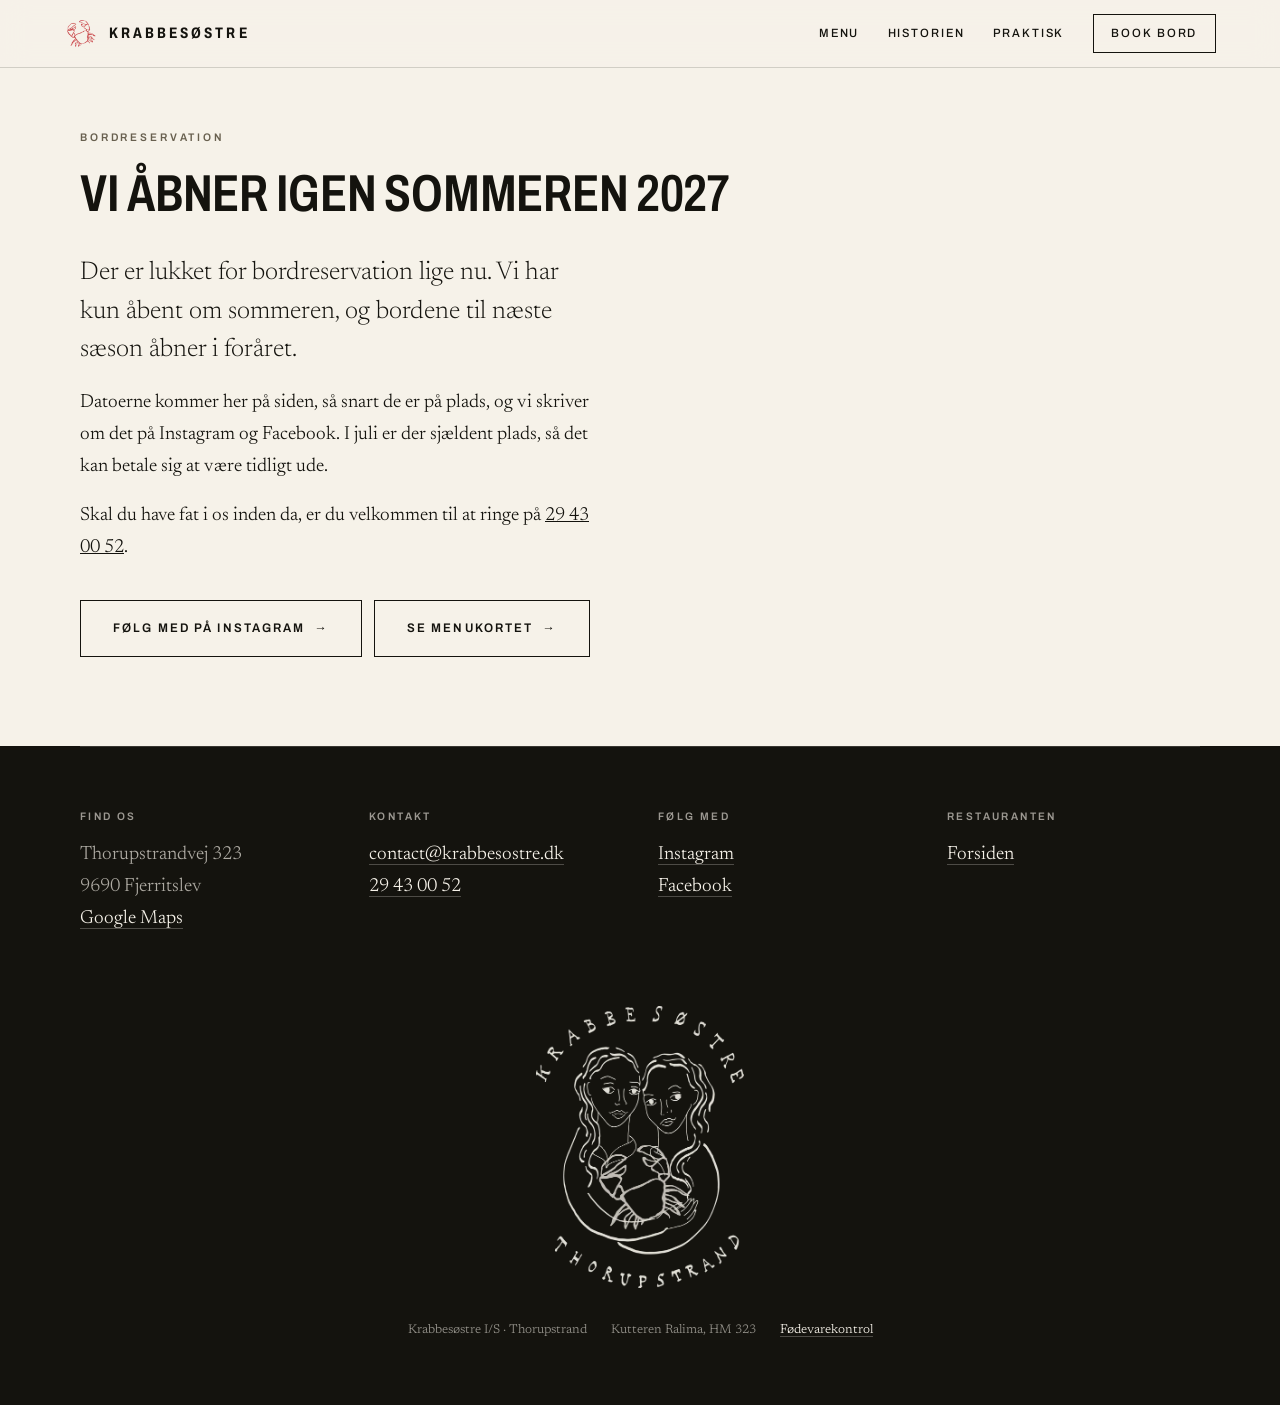
==== commit 5008b71c: "Sproglig gennemgang, og testsiden er ryddet væk Kloen, ikke kløen. En klo bliver til kloen i ental b" ====
--- a/bordreservation/index.html
+++ b/bordreservation/index.html
@@ -58,12 +58,12 @@
 
     <div class="besked">
       <p class="lede">Der er lukket for bordreservation lige nu. Vi har kun åbent om sommeren, og bordene til næste sæson åbner i foråret.</p>
-      <p>Datoerne kommer her på siden, så snart de er på plads. Vil du have besked, før bordene åbner, kan du skrive dig op på forsiden. I juli er der sjældent plads, så det kan betale sig.</p>
+      <p>Datoerne kommer her på siden, så snart de er på plads, og vi skriver om det på Instagram og Facebook. I juli er der sjældent plads, så det kan betale sig at være tidligt ude.</p>
       <p>Skal du have fat i os inden da, er du velkommen til at ringe på <a href="tel:+4529430052">29 43 00 52</a>.</p>
     </div>
 
     <div class="ark__links">
-      <a class="btn btn--ghost" href="../index.html#book">Skriv dig op <span class="arw" aria-hidden="true">&rarr;</span></a>
+      <a class="btn btn--ghost" href="https://www.instagram.com/krabbesostre/" target="_blank" rel="noopener">Følg med på Instagram <span class="arw" aria-hidden="true">&rarr;</span></a>
       <a class="btn btn--ghost" href="../index.html">Se menukortet <span class="arw" aria-hidden="true">&rarr;</span></a>
     </div>
   </div>
--- a/stil.css
+++ b/stil.css
@@ -550,13 +550,14 @@
    ============================================================ */
 .cta{background:var(--ink);color:var(--paper);padding-bottom:clamp(3rem,6vw,5rem)}
 .cta h2{color:var(--paper)}
-.cta__grid{
-  display:grid;gap:clamp(2.5rem,5vw,5rem);
-  grid-template-columns:1fr;align-items:start;
-}
-@media (min-width:900px){.cta__grid{grid-template-columns:1.1fr 1fr}}
-.cta__lede{color:rgba(246,242,233,.82);max-width:38ch;margin-top:clamp(1.5rem,3vw,2rem)}
-
+/* Én spalte, centreret. Var to spalter, dengang tilmeldingen til
+   nyhedsbrevet stod i den højre. Reglerne for .signup er fjernet sammen
+   med formularen og kan hentes frem fra historikken, hvis den skal tilbage. */
+.cta__enkel{max-width:46ch;margin-inline:auto;text-align:center}
+.cta__lede{color:rgba(246,242,233,.82);margin-top:clamp(1.5rem,3vw,2rem)}
+
+/* Formularens regler bliver liggende: nytårssidens bestillingsformular
+   bruger de samme klasser, se .bestil .signup nederst i filen. */
 .signup{margin-top:2rem}
 .signup__label{
   display:block;
